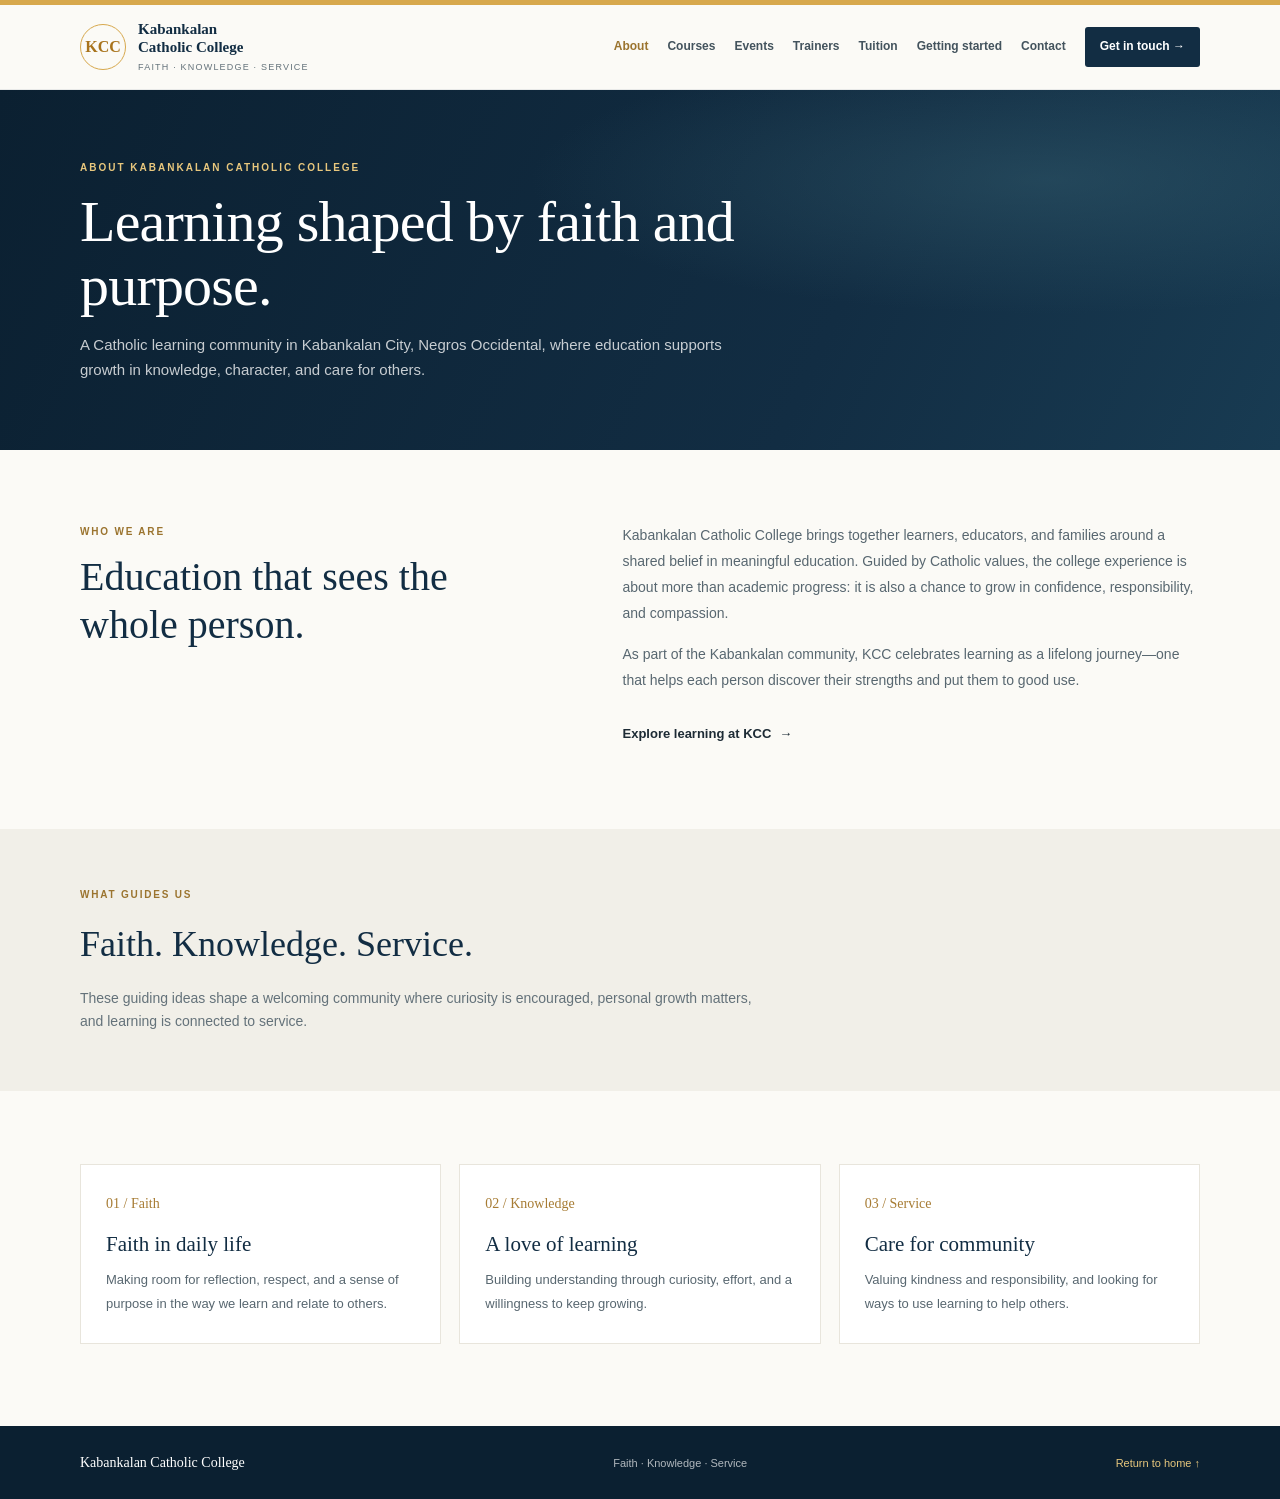
==== about.html @ 613cadd5 "adding codes all files" ====
<!DOCTYPE html>
<html lang="en">
<head>
  <meta charset="UTF-8">
  <meta name="viewport" content="width=device-width, initial-scale=1.0">
  <meta name="description" content="Learn about the values and learning community of Kabankalan Catholic College.">
  <title>About KCC | Kabankalan Catholic College</title>
  <link rel="stylesheet" href="assets/site.css">
</head>
<body class="inner-page">
  <div class="site-topline"></div>
  <header class="site-header">
    <nav class="site-nav site-wrap" aria-label="Main navigation">
      <a class="site-brand" href="index.html">
        <span class="site-brand-mark" aria-hidden="true">KCC</span>
        <span><span class="site-brand-name">Kabankalan<br>Catholic College</span><span class="site-brand-tag">Faith · Knowledge · Service</span></span>
      </a>
      <button class="menu-toggle" type="button" aria-label="Open navigation menu" aria-expanded="false" aria-controls="primary-links">☰</button>
      <div class="site-nav-links" id="primary-links">
        <a href="about.html" aria-current="page">About</a><a href="courses.html">Courses</a><a href="events.html">Events</a>
        <a href="trainers.html">Trainers</a><a href="pricing.html">Tuition</a><a href="starter-page.html">Getting started</a><a href="contact.html">Contact</a>
        <a class="site-nav-cta" href="contact.html">Get in touch →</a>
      </div>
    </nav>
  </header>
  <main>
    <section class="page-hero">
      <div class="site-wrap">
        <p class="page-kicker">About Kabankalan Catholic College</p>
        <h1>Learning shaped by faith and purpose.</h1>
        <p>A Catholic learning community in Kabankalan City, Negros Occidental, where education supports growth in knowledge, character, and care for others.</p>
      </div>
    </section>
    <section class="page-content">
      <div class="page-columns site-wrap">
        <div>
          <p class="page-label">Who we are</p>
          <h2>Education that sees the whole person.</h2>
        </div>
        <div class="page-copy">
          <p>Kabankalan Catholic College brings together learners, educators, and families around a shared belief in meaningful education. Guided by Catholic values, the college experience is about more than academic progress: it is also a chance to grow in confidence, responsibility, and compassion.</p>
          <p>As part of the Kabankalan community, KCC celebrates learning as a lifelong journey—one that helps each person discover their strengths and put them to good use.</p>
          <a class="page-link" href="courses.html">Explore learning at KCC <span aria-hidden="true">→</span></a>
        </div>
      </div>
    </section>
    <section class="page-band">
      <div class="site-wrap">
        <p class="page-label">What guides us</p>
        <h2>Faith. Knowledge. Service.</h2>
        <p>These guiding ideas shape a welcoming community where curiosity is encouraged, personal growth matters, and learning is connected to service.</p>
      </div>
    </section>
    <section class="page-content">
      <div class="site-wrap page-grid">
        <article class="page-card"><span class="page-card-mark">01 / Faith</span><h3>Faith in daily life</h3><p>Making room for reflection, respect, and a sense of purpose in the way we learn and relate to others.</p></article>
        <article class="page-card"><span class="page-card-mark">02 / Knowledge</span><h3>A love of learning</h3><p>Building understanding through curiosity, effort, and a willingness to keep growing.</p></article>
        <article class="page-card"><span class="page-card-mark">03 / Service</span><h3>Care for community</h3><p>Valuing kindness and responsibility, and looking for ways to use learning to help others.</p></article>
      </div>
    </section>
  </main>
  <footer class="site-footer"><div class="site-footer-inner site-wrap"><strong>Kabankalan Catholic College</strong><p>Faith · Knowledge · Service</p><a href="index.html">Return to home ↑</a></div></footer>
  <script src="assets/site.js"></script>
</body>
</html>
---- assets/site.css ----
:root {
  --kcc-navy: #122d43;
  --kcc-deep: #0b2031;
  --kcc-gold: #d7a84d;
  --kcc-gold-pale: #f3e7c9;
  --kcc-ink: #1d2b35;
  --kcc-muted: #64727a;
  --kcc-paper: #fbfaf6;
  --kcc-white: #fff;
  --kcc-line: #e8e5dc;
  --kcc-serif: Georgia, "Times New Roman", serif;
  --kcc-sans: "Segoe UI", Arial, sans-serif;
}

.inner-page {
  margin: 0;
  color: var(--kcc-ink);
  background: var(--kcc-paper);
  font-family: var(--kcc-sans);
  line-height: 1.65;
}
.inner-page *, .inner-page *::before, .inner-page *::after { box-sizing: border-box; }
.inner-page html { scroll-behavior: smooth; }
.inner-page a { color: inherit; }
.site-topline { height: 5px; background: var(--kcc-gold); }
.site-wrap { width: min(1120px, calc(100% - 48px)); margin: 0 auto; }
.site-header { position: relative; z-index: 5; border-bottom: 1px solid rgba(18,45,67,.08); background: rgba(251,250,246,.97); }
.site-nav { min-height: 84px; display: flex; align-items: center; justify-content: space-between; gap: 25px; }
.site-brand { display: inline-flex; align-items: center; gap: 12px; text-decoration: none; }
.site-brand-mark {
  width: 46px; height: 46px; display: grid; flex: 0 0 46px; place-items: center;
  border: 1px solid var(--kcc-gold); border-radius: 50%; color: #a8731c;
  font-family: var(--kcc-serif); font-size: 16px; font-weight: 700;
}
.site-brand-name { display: block; color: var(--kcc-navy); font-family: var(--kcc-serif); font-size: 15px; font-weight: 700; line-height: 1.2; }
.site-brand-tag { display: block; margin-top: 4px; color: var(--kcc-muted); font-size: 9px; letter-spacing: 1.2px; text-transform: uppercase; }
.site-nav-links { display: flex; align-items: center; gap: 19px; }
.site-nav-links a { color: #43535d; font-size: 12px; font-weight: 600; text-decoration: none; }
.site-nav-links a:hover, .site-nav-links a:focus-visible, .site-nav-links a[aria-current="page"] { color: #9b742f; }
.site-nav-links .site-nav-cta { padding: 10px 15px; border-radius: 3px; color: var(--kcc-white); background: var(--kcc-navy); }
.site-nav-links .site-nav-cta:hover, .site-nav-links .site-nav-cta:focus-visible { color: var(--kcc-white); background: #204563; }
.inner-page .menu-toggle {
  display: none; width: 44px; height: 44px; border: 1px solid var(--kcc-line);
  border-radius: 3px; background: transparent; color: var(--kcc-navy); font-size: 22px; cursor: pointer;
}

.page-hero { padding: 70px 0 67px; color: var(--kcc-white); background: radial-gradient(ellipse at 82% 25%, rgba(52,94,111,.48), transparent 35%), linear-gradient(115deg, var(--kcc-deep), var(--kcc-navy) 65%, #183b52); }
.page-hero .site-wrap { position: relative; }
.page-kicker { margin: 0 0 13px; color: #e8c77d; font-size: 10px; font-weight: 700; letter-spacing: 2px; text-transform: uppercase; }
.page-hero h1 { max-width: 760px; margin: 0 0 14px; font-family: var(--kcc-serif); font-size: clamp(38px, 5vw, 58px); font-weight: 400; letter-spacing: -.8px; line-height: 1.12; }
.page-hero p:last-child { max-width: 690px; margin: 0; color: rgba(255,255,255,.77); font-size: 15px; }
.page-content { padding: 73px 0 82px; }
.page-content h2 { margin: 0 0 17px; color: var(--kcc-navy); font-family: var(--kcc-serif); font-size: clamp(29px, 3.5vw, 40px); font-weight: 400; line-height: 1.2; }
.page-content h3 { margin: 0 0 10px; color: var(--kcc-navy); font-family: var(--kcc-serif); font-size: 21px; font-weight: 400; line-height: 1.3; }
.page-content p { color: #586770; font-size: 14px; line-height: 1.85; }
.page-content p:last-child { margin-bottom: 0; }
.page-label { margin: 0 0 12px !important; color: #9b742f !important; font-size: 10px !important; font-weight: 700; letter-spacing: 1.8px; text-transform: uppercase; }
.page-intro { max-width: 760px; margin: 0 auto 42px; text-align: center; }
.page-intro p:last-child { margin-bottom: 0; }
.page-grid { display: grid; grid-template-columns: repeat(3, 1fr); gap: 18px; }
.page-card { padding: 27px 25px; border: 1px solid var(--kcc-line); background: var(--kcc-white); }
.page-card-mark { display: block; margin-bottom: 16px; color: #a77c34; font-family: var(--kcc-serif); font-size: 14px; }
.page-card p { margin: 0; font-size: 13px; }
.page-columns { display: grid; grid-template-columns: .9fr 1.1fr; gap: 70px; align-items: start; }
.page-copy p { margin: 0 0 16px; }
.page-copy p:last-child { margin-bottom: 0; }
.page-note { padding: 23px 25px; border-left: 3px solid var(--kcc-gold); background: #f1efe8; }
.page-note strong { display: block; margin-bottom: 5px; color: var(--kcc-navy); font-family: var(--kcc-serif); font-size: 17px; font-weight: 400; }
.page-note p { margin: 0; font-size: 13px; }
.page-link { display: inline-flex; align-items: center; gap: 8px; margin-top: 13px; color: var(--kcc-navy); font-size: 13px; font-weight: 700; text-decoration: none; }
.page-link:hover { color: #9b742f; }
.page-band { padding: 58px 0; background: #f1efe8; }
.page-band h2 { margin: 0 0 12px; color: var(--kcc-navy); font-family: var(--kcc-serif); font-size: clamp(27px, 3vw, 36px); font-weight: 400; }
.page-band p { max-width: 680px; margin: 0; color: var(--kcc-muted); font-size: 14px; }
.page-steps { display: grid; grid-template-columns: repeat(3, 1fr); gap: 20px; counter-reset: step; }
.page-step { padding: 24px; border-top: 1px solid #d5c7a8; background: var(--kcc-white); counter-increment: step; }
.page-step::before { content: "0" counter(step); color: #a77c34; font-family: var(--kcc-serif); font-size: 14px; }
.page-step h3 { margin-top: 15px; }
.page-step p { margin: 0; font-size: 13px; }
.page-table-wrap { overflow-x: auto; margin: 28px 0; border: 1px solid var(--kcc-line); background: var(--kcc-white); }
.page-table { width: 100%; border-collapse: collapse; text-align: left; }
.page-table th, .page-table td { padding: 14px 16px; border-bottom: 1px solid var(--kcc-line); font-size: 13px; vertical-align: top; }
.page-table th { color: var(--kcc-navy); background: #f1efe8; font-size: 11px; letter-spacing: .5px; }
.page-table tr:last-child td { border-bottom: 0; }
.page-actions { display: flex; flex-wrap: wrap; align-items: center; gap: 12px; margin-top: 24px; }
.page-button { min-height: 45px; display: inline-flex; align-items: center; justify-content: center; gap: 9px; padding: 0 17px; border: 1px solid transparent; border-radius: 3px; color: var(--kcc-deep); background: #e8c77d; font-size: 12px; font-weight: 700; text-decoration: none; }
.page-button:hover { background: #f0d99f; }
.page-button-secondary { border-color: var(--kcc-line); color: var(--kcc-navy); background: transparent; }
.page-button-secondary:hover { background: var(--kcc-white); }
.site-footer { padding: 25px 0; color: rgba(255,255,255,.68); background: var(--kcc-deep); }
.site-footer-inner { display: flex; align-items: center; justify-content: space-between; gap: 20px; }
.site-footer strong { color: var(--kcc-white); font-family: var(--kcc-serif); font-size: 14px; font-weight: 400; }
.site-footer p { margin: 0; font-size: 11px; }
.site-footer a { color: #e8c77d; font-size: 11px; text-decoration: none; }

@media (max-width: 900px) {
  .site-nav { min-height: 76px; }
  .site-nav-links { gap: 12px; }
  .site-nav-links a { font-size: 11px; }
  .page-columns { gap: 38px; }
}
@media (max-width: 760px) {
  .site-wrap { width: min(100% - 36px, 560px); }
  .site-nav { min-height: 72px; }
  .inner-page .menu-toggle { display: block; }
  .site-nav-links { position: absolute; top: calc(100% + 1px); right: 0; left: 0; display: none; align-items: stretch; gap: 0; padding: 8px 18px 17px; border-bottom: 1px solid var(--kcc-line); background: var(--kcc-paper); }
  .site-nav-links.is-open { display: flex; flex-direction: column; }
  .site-nav-links a { padding: 11px 5px; font-size: 13px; }
  .site-nav-links .site-nav-cta { margin-top: 5px; padding: 11px 14px; text-align: center; }
  .page-hero { padding: 54px 0; }
  .page-content { padding: 56px 0 64px; }
  .page-grid, .page-steps { grid-template-columns: 1fr; gap: 12px; }
  .page-columns { grid-template-columns: 1fr; gap: 28px; }
  .site-footer-inner { align-items: flex-start; flex-direction: column; gap: 8px; }
}
@media (prefers-reduced-motion: reduce) {
  .inner-page html { scroll-behavior: auto; }
  .inner-page *, .inner-page *::before, .inner-page *::after { transition-duration: .01ms !important; }
}
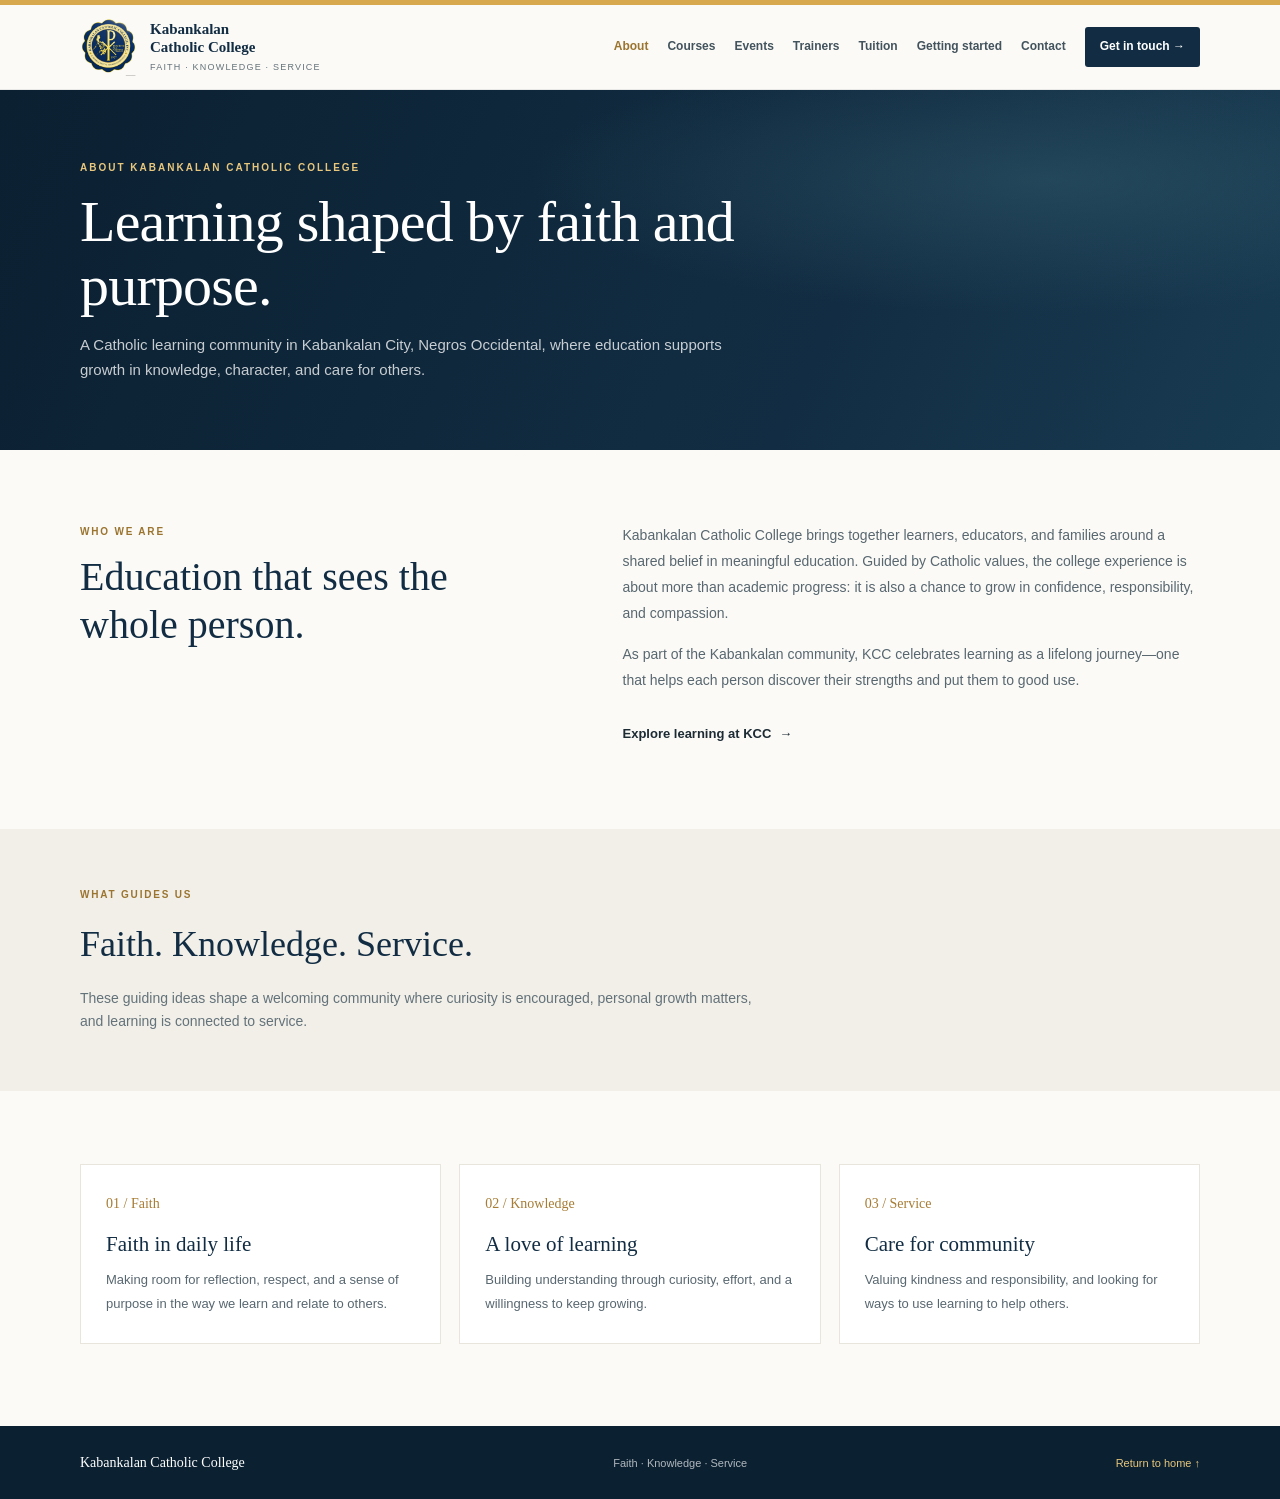
==== commit 0524f946: "adding logo" ====
--- a/about.html
+++ b/about.html
@@ -12,7 +12,7 @@
   <header class="site-header">
     <nav class="site-nav site-wrap" aria-label="Main navigation">
       <a class="site-brand" href="index.html">
-        <span class="site-brand-mark" aria-hidden="true">KCC</span>
+        <img class="site-brand-logo" src="assets/kcc-logo.png" alt="">
         <span><span class="site-brand-name">Kabankalan<br>Catholic College</span><span class="site-brand-tag">Faith · Knowledge · Service</span></span>
       </a>
       <button class="menu-toggle" type="button" aria-label="Open navigation menu" aria-expanded="false" aria-controls="primary-links">☰</button>
--- a/assets/site.css
+++ b/assets/site.css
@@ -27,11 +27,7 @@
 .site-header { position: relative; z-index: 5; border-bottom: 1px solid rgba(18,45,67,.08); background: rgba(251,250,246,.97); }
 .site-nav { min-height: 84px; display: flex; align-items: center; justify-content: space-between; gap: 25px; }
 .site-brand { display: inline-flex; align-items: center; gap: 12px; text-decoration: none; }
-.site-brand-mark {
-  width: 46px; height: 46px; display: grid; flex: 0 0 46px; place-items: center;
-  border: 1px solid var(--kcc-gold); border-radius: 50%; color: #a8731c;
-  font-family: var(--kcc-serif); font-size: 16px; font-weight: 700;
-}
+.site-brand-logo { width: 58px; height: 58px; display: block; flex: 0 0 58px; object-fit: contain; mix-blend-mode: multiply; }
 .site-brand-name { display: block; color: var(--kcc-navy); font-family: var(--kcc-serif); font-size: 15px; font-weight: 700; line-height: 1.2; }
 .site-brand-tag { display: block; margin-top: 4px; color: var(--kcc-muted); font-size: 9px; letter-spacing: 1.2px; text-transform: uppercase; }
 .site-nav-links { display: flex; align-items: center; gap: 19px; }
@@ -93,20 +89,18 @@
 .site-footer p { margin: 0; font-size: 11px; }
 .site-footer a { color: #e8c77d; font-size: 11px; text-decoration: none; }
 
-@media (max-width: 900px) {
+@media (max-width: 1000px) {
   .site-nav { min-height: 76px; }
-  .site-nav-links { gap: 12px; }
-  .site-nav-links a { font-size: 11px; }
+  .inner-page .menu-toggle { display: block; }
+  .site-nav-links { position: absolute; top: calc(100% + 1px); right: 0; left: 0; display: none; align-items: stretch; gap: 0; padding: 8px 18px 17px; border-bottom: 1px solid var(--kcc-line); background: var(--kcc-paper); }
+  .site-nav-links.is-open { display: flex; flex-direction: column; }
+  .site-nav-links a { padding: 11px 5px; font-size: 13px; }
+  .site-nav-links .site-nav-cta { margin-top: 5px; padding: 11px 14px; text-align: center; }
   .page-columns { gap: 38px; }
 }
 @media (max-width: 760px) {
   .site-wrap { width: min(100% - 36px, 560px); }
   .site-nav { min-height: 72px; }
-  .inner-page .menu-toggle { display: block; }
-  .site-nav-links { position: absolute; top: calc(100% + 1px); right: 0; left: 0; display: none; align-items: stretch; gap: 0; padding: 8px 18px 17px; border-bottom: 1px solid var(--kcc-line); background: var(--kcc-paper); }
-  .site-nav-links.is-open { display: flex; flex-direction: column; }
-  .site-nav-links a { padding: 11px 5px; font-size: 13px; }
-  .site-nav-links .site-nav-cta { margin-top: 5px; padding: 11px 14px; text-align: center; }
   .page-hero { padding: 54px 0; }
   .page-content { padding: 56px 0 64px; }
   .page-grid, .page-steps { grid-template-columns: 1fr; gap: 12px; }
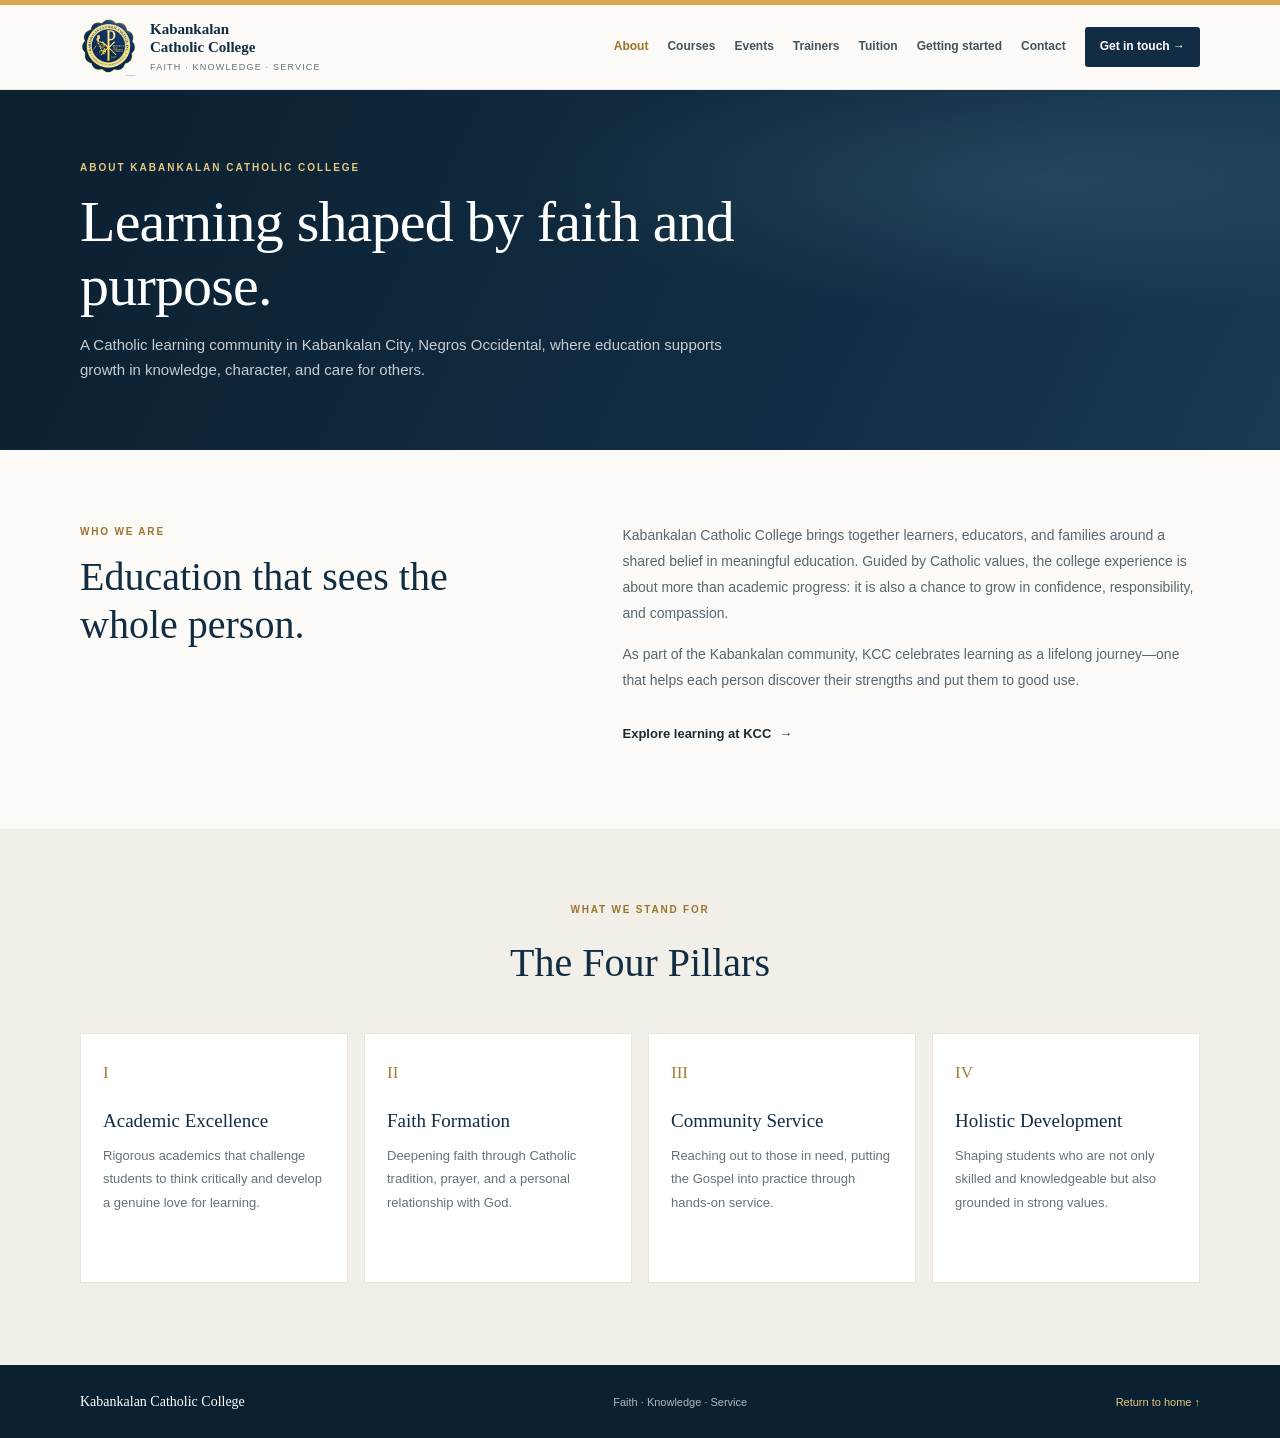
==== commit eb191585: "add the four pillars" ====
--- a/about.html
+++ b/about.html
@@ -44,18 +44,34 @@
         </div>
       </div>
     </section>
-    <section class="page-band">
+    <section class="four-pillars-section">
       <div class="site-wrap">
-        <p class="page-label">What guides us</p>
-        <h2>Faith. Knowledge. Service.</h2>
-        <p>These guiding ideas shape a welcoming community where curiosity is encouraged, personal growth matters, and learning is connected to service.</p>
-      </div>
-    </section>
-    <section class="page-content">
-      <div class="site-wrap page-grid">
-        <article class="page-card"><span class="page-card-mark">01 / Faith</span><h3>Faith in daily life</h3><p>Making room for reflection, respect, and a sense of purpose in the way we learn and relate to others.</p></article>
-        <article class="page-card"><span class="page-card-mark">02 / Knowledge</span><h3>A love of learning</h3><p>Building understanding through curiosity, effort, and a willingness to keep growing.</p></article>
-        <article class="page-card"><span class="page-card-mark">03 / Service</span><h3>Care for community</h3><p>Valuing kindness and responsibility, and looking for ways to use learning to help others.</p></article>
+        <div class="four-pillars-heading">
+          <p class="page-label">What We Stand For</p>
+          <h2>The Four Pillars</h2>
+        </div>
+        <div class="four-pillars-grid">
+          <article class="four-pillar">
+            <span class="four-pillar-number">I</span>
+            <h3>Academic Excellence</h3>
+            <p>Rigorous academics that challenge students to think critically and develop a genuine love for learning.</p>
+          </article>
+          <article class="four-pillar">
+            <span class="four-pillar-number">II</span>
+            <h3>Faith Formation</h3>
+            <p>Deepening faith through Catholic tradition, prayer, and a personal relationship with God.</p>
+          </article>
+          <article class="four-pillar">
+            <span class="four-pillar-number">III</span>
+            <h3>Community Service</h3>
+            <p>Reaching out to those in need, putting the Gospel into practice through hands-on service.</p>
+          </article>
+          <article class="four-pillar">
+            <span class="four-pillar-number">IV</span>
+            <h3>Holistic Development</h3>
+            <p>Shaping students who are not only skilled and knowledgeable but also grounded in strong values.</p>
+          </article>
+        </div>
       </div>
     </section>
   </main>
--- a/assets/site.css
+++ b/assets/site.css
@@ -57,6 +57,14 @@
 .page-card { padding: 27px 25px; border: 1px solid var(--kcc-line); background: var(--kcc-white); }
 .page-card-mark { display: block; margin-bottom: 16px; color: #a77c34; font-family: var(--kcc-serif); font-size: 14px; }
 .page-card p { margin: 0; font-size: 13px; }
+.four-pillars-section { padding: 73px 0 82px; background: #f1efe8; }
+.four-pillars-heading { max-width: 600px; margin: 0 auto 37px; text-align: center; }
+.four-pillars-heading h2 { margin: 0; color: var(--kcc-navy); font-family: var(--kcc-serif); font-size: clamp(30px, 3.5vw, 40px); font-weight: 400; }
+.four-pillars-grid { display: grid; grid-template-columns: repeat(4, 1fr); gap: 16px; }
+.four-pillar { min-height: 250px; padding: 25px 22px; border: 1px solid var(--kcc-line); background: var(--kcc-white); }
+.four-pillar-number { display: block; margin-bottom: 22px; color: #a77c34; font-family: var(--kcc-serif); font-size: 17px; }
+.four-pillar h3 { margin: 0 0 10px; color: var(--kcc-navy); font-family: var(--kcc-serif); font-size: 19px; font-weight: 400; line-height: 1.3; }
+.four-pillar p { margin: 0; color: var(--kcc-muted); font-size: 13px; line-height: 1.8; }
 .page-columns { display: grid; grid-template-columns: .9fr 1.1fr; gap: 70px; align-items: start; }
 .page-copy p { margin: 0 0 16px; }
 .page-copy p:last-child { margin-bottom: 0; }
@@ -97,6 +105,7 @@
   .site-nav-links a { padding: 11px 5px; font-size: 13px; }
   .site-nav-links .site-nav-cta { margin-top: 5px; padding: 11px 14px; text-align: center; }
   .page-columns { gap: 38px; }
+  .four-pillars-grid { grid-template-columns: repeat(2, 1fr); }
 }
 @media (max-width: 760px) {
   .site-wrap { width: min(100% - 36px, 560px); }
@@ -104,6 +113,8 @@
   .page-hero { padding: 54px 0; }
   .page-content { padding: 56px 0 64px; }
   .page-grid, .page-steps { grid-template-columns: 1fr; gap: 12px; }
+  .four-pillars-grid { grid-template-columns: 1fr; gap: 12px; }
+  .four-pillar { min-height: 0; }
   .page-columns { grid-template-columns: 1fr; gap: 28px; }
   .site-footer-inner { align-items: flex-start; flex-direction: column; gap: 8px; }
 }
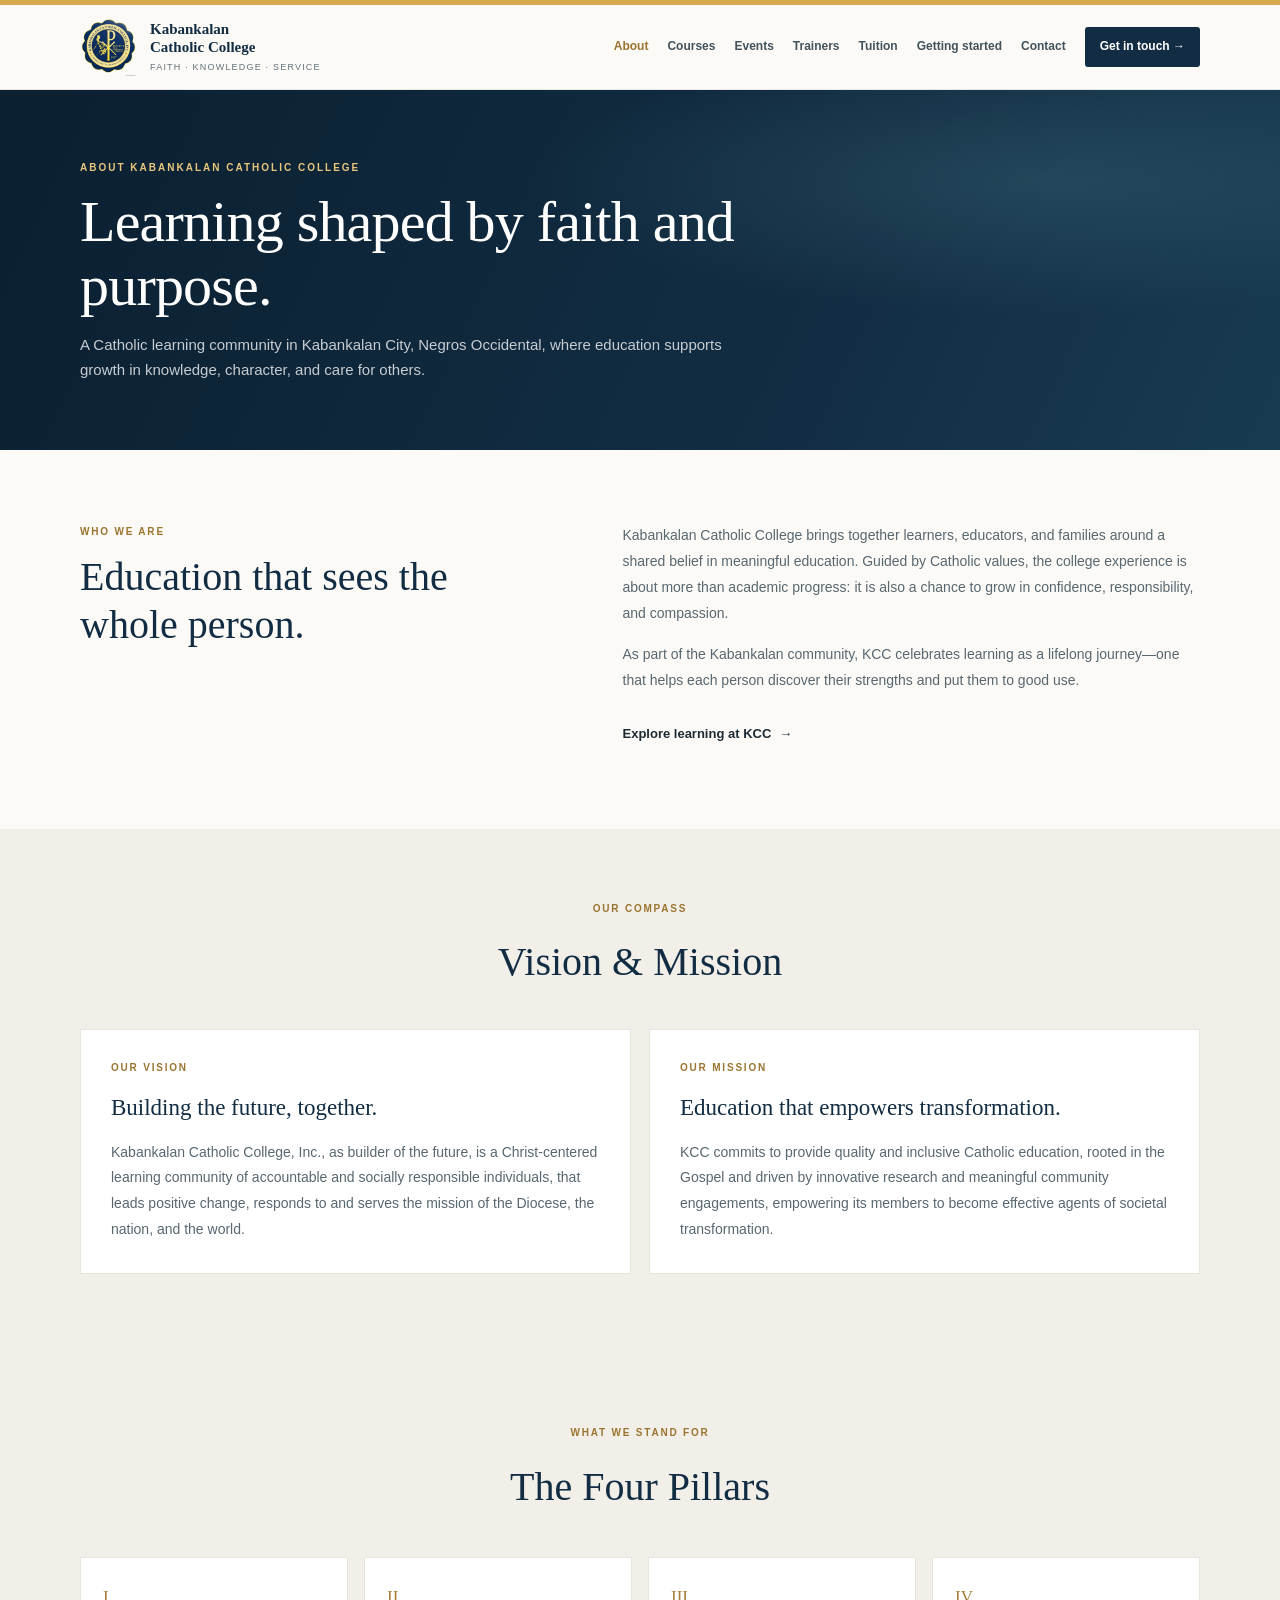
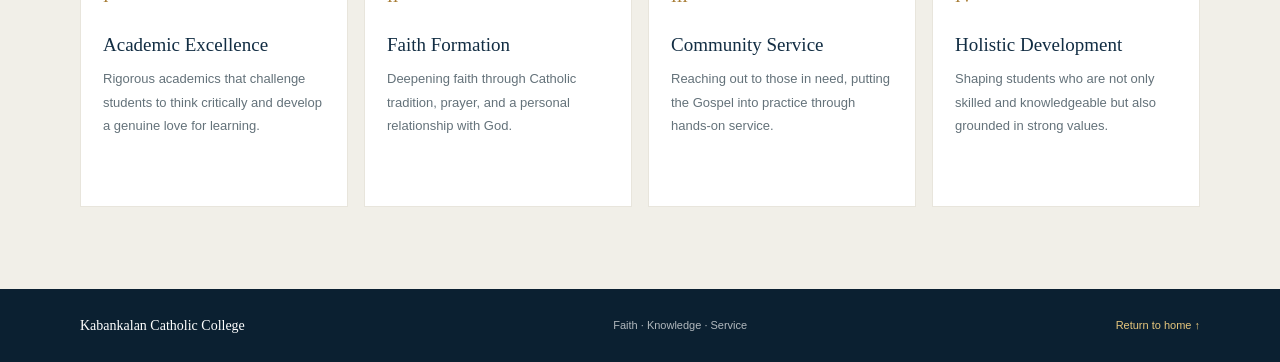
==== commit 094731a4: "adding mission and vision" ====
--- a/about.html
+++ b/about.html
@@ -44,6 +44,26 @@
         </div>
       </div>
     </section>
+    <section class="vision-mission-section">
+      <div class="site-wrap">
+        <div class="vision-mission-heading">
+          <p class="page-label">Our Compass</p>
+          <h2>Vision &amp; Mission</h2>
+        </div>
+        <div class="vision-mission-grid">
+          <article class="vision-mission-card">
+            <p class="page-label">Our Vision</p>
+            <h3>Building the future, together.</h3>
+            <p>Kabankalan Catholic College, Inc., as builder of the future, is a Christ-centered learning community of accountable and socially responsible individuals, that leads positive change, responds to and serves the mission of the Diocese, the nation, and the world.</p>
+          </article>
+          <article class="vision-mission-card">
+            <p class="page-label">Our Mission</p>
+            <h3>Education that empowers transformation.</h3>
+            <p>KCC commits to provide quality and inclusive Catholic education, rooted in the Gospel and driven by innovative research and meaningful community engagements, empowering its members to become effective agents of societal transformation.</p>
+          </article>
+        </div>
+      </div>
+    </section>
     <section class="four-pillars-section">
       <div class="site-wrap">
         <div class="four-pillars-heading">
--- a/assets/site.css
+++ b/assets/site.css
@@ -57,6 +57,68 @@
 .page-card { padding: 27px 25px; border: 1px solid var(--kcc-line); background: var(--kcc-white); }
 .page-card-mark { display: block; margin-bottom: 16px; color: #a77c34; font-family: var(--kcc-serif); font-size: 14px; }
 .page-card p { margin: 0; font-size: 13px; }
+.vision-mission-section { padding: 72px 0 78px; background: #f1efe8; }
+.vision-mission-heading { margin: 0 auto 34px; text-align: center; }
+.vision-mission-heading h2 { margin: 0; color: var(--kcc-navy); font-family: var(--kcc-serif); font-size: clamp(30px, 3.5vw, 40px); font-weight: 400; }
+.vision-mission-grid { display: grid; grid-template-columns: repeat(2, 1fr); gap: 18px; }
+.vision-mission-card { padding: 30px; border: 1px solid var(--kcc-line); background: var(--kcc-white); }
+.vision-mission-card .page-label { margin-bottom: 12px !important; }
+.vision-mission-card h3 { margin: 0 0 13px; color: var(--kcc-navy); font-family: var(--kcc-serif); font-size: 23px; font-weight: 400; }
+.vision-mission-card p:last-child { margin: 0; color: #586770; font-size: 14px; line-height: 1.85; }
+.program-group { margin-top: 47px; }
+.program-group > h2 { margin: 0 0 19px; padding-bottom: 12px; border-bottom: 1px solid var(--kcc-line); color: var(--kcc-navy); font-family: var(--kcc-serif); font-size: clamp(24px, 3vw, 32px); font-weight: 400; }
+.program-grid { display: grid; grid-template-columns: repeat(2, 1fr); gap: 16px; }
+.program-card { padding: 23px 24px; border: 1px solid var(--kcc-line); background: var(--kcc-white); }
+.program-code { display: block; margin-bottom: 10px; color: #a77c34; font-size: 10px; font-weight: 700; letter-spacing: 1.1px; text-transform: uppercase; }
+.program-card h3 { margin: 0 0 10px; color: var(--kcc-navy); font-family: var(--kcc-serif); font-size: 19px; font-weight: 400; line-height: 1.35; }
+.program-card p { margin: 0; color: var(--kcc-muted); font-size: 13px; line-height: 1.8; }
+.basic-education-section { padding: 72px 0 80px; background: var(--kcc-white); }
+.basic-education-overview { display: flex; align-items: flex-end; justify-content: space-between; gap: 30px; padding-bottom: 36px; border-bottom: 1px solid var(--kcc-line); }
+.basic-education-overview h2 { margin: 0 0 10px; color: var(--kcc-navy); font-family: var(--kcc-serif); font-size: clamp(32px, 4vw, 44px); font-weight: 400; }
+.basic-education-lead { max-width: 700px; margin: 0; color: #586770; font-size: 16px; }
+.basic-education-grade { flex: 0 0 auto; padding: 11px 15px; border: 1px solid #d5c7a8; color: #81612c; background: var(--kcc-paper); font-size: 12px; font-weight: 700; text-align: center; }
+.basic-education-grade span { display: block; margin-top: 3px; color: var(--kcc-muted); font-size: 10px; font-weight: 400; }
+.basic-department { padding-top: 40px; }
+.basic-department-intro { display: grid; grid-template-columns: .8fr 1.2fr; gap: 50px; align-items: start; margin-bottom: 25px; }
+.basic-department-intro h3 { margin: 0; color: var(--kcc-navy); font-family: var(--kcc-serif); font-size: clamp(25px, 3vw, 33px); font-weight: 400; line-height: 1.25; }
+.basic-department-intro p:not(.page-label) { margin: 0 0 12px; color: #586770; font-size: 13px; line-height: 1.85; }
+.basic-department-intro p:last-child { margin-bottom: 0; }
+.elementary-features { display: grid; grid-template-columns: .75fr 1.25fr; gap: 16px; }
+.elementary-why { padding: 23px 24px; border: 1px solid var(--kcc-line); background: #f1efe8; }
+.elementary-why h4, .learning-areas h4 { margin: 0 0 13px; color: var(--kcc-navy); font-family: var(--kcc-serif); font-size: 19px; font-weight: 400; }
+.elementary-why ul, .learning-areas ul { margin: 0; padding-left: 18px; color: var(--kcc-muted); font-size: 12px; line-height: 1.8; }
+.basic-feature-grid { display: grid; grid-template-columns: repeat(2, 1fr); gap: 12px; }
+.basic-feature { padding: 18px 19px; border: 1px solid var(--kcc-line); background: var(--kcc-white); }
+.basic-feature h4 { margin: 0 0 7px; color: var(--kcc-navy); font-family: var(--kcc-serif); font-size: 17px; font-weight: 400; line-height: 1.3; }
+.basic-feature p { margin: 0; color: var(--kcc-muted); font-size: 12px; line-height: 1.75; }
+.jhs-department { margin-top: 46px; padding-top: 44px; border-top: 1px solid var(--kcc-line); }
+.jhs-content-grid { display: grid; grid-template-columns: 1.6fr .7fr; gap: 16px; align-items: start; }
+.jhs-feature-grid { display: grid; grid-template-columns: repeat(2, 1fr); gap: 12px; }
+.learning-areas { padding: 22px 23px; border: 1px solid var(--kcc-line); background: #f1efe8; }
+.learning-areas .page-label { margin-bottom: 7px !important; }
+.learning-areas h4 { margin-bottom: 9px; }
+.shs-section { padding: 72px 0 80px; background: #f1efe8; }
+.shs-overview { display: grid; grid-template-columns: .9fr 1.1fr; gap: 58px; align-items: start; padding: 0 0 50px; border-bottom: 1px solid #dcd7ca; }
+.shs-overview h2, .shs-track-heading h2 { margin: 0 0 12px; color: var(--kcc-navy); font-family: var(--kcc-serif); font-size: clamp(30px, 3.5vw, 40px); font-weight: 400; line-height: 1.2; }
+.shs-lead { margin: 0 0 19px; color: #586770; font-size: 16px; line-height: 1.7; }
+.shs-grade { display: inline-block; padding: 6px 12px; border: 1px solid #d5c7a8; color: #81612c; background: var(--kcc-white); font-size: 11px; font-weight: 700; letter-spacing: .5px; }
+.shs-overview-copy h3 { margin: 0 0 9px; color: var(--kcc-navy); font-family: var(--kcc-serif); font-size: 23px; font-weight: 400; }
+.shs-overview-copy p { margin: 0; color: #586770; font-size: 14px; line-height: 1.85; }
+.shs-track-section { padding-top: 47px; }
+.shs-track-heading { margin-bottom: 21px; }
+.shs-track-heading h2 { margin-bottom: 7px; }
+.shs-track-heading > p:last-child { margin: 0; color: var(--kcc-muted); font-size: 14px; }
+.shs-academic-grid { display: grid; grid-template-columns: repeat(2, 1fr); gap: 16px; }
+.shs-technical-grid { display: grid; grid-template-columns: repeat(3, 1fr); gap: 16px; }
+.shs-card { padding: 23px 24px; border: 1px solid var(--kcc-line); background: var(--kcc-white); }
+.shs-code { display: block; margin-bottom: 9px; color: #a77c34; font-size: 10px; font-weight: 700; letter-spacing: 1.1px; text-transform: uppercase; }
+.shs-card h3 { margin: 0 0 9px; color: var(--kcc-navy); font-family: var(--kcc-serif); font-size: 19px; font-weight: 400; line-height: 1.35; }
+.shs-card p { margin: 0 0 16px; color: var(--kcc-muted); font-size: 13px; line-height: 1.8; }
+.shs-card h4 { margin: 16px 0 7px; color: var(--kcc-navy); font-size: 11px; font-weight: 700; letter-spacing: .6px; }
+.shs-list-columns { display: grid; grid-template-columns: 1fr 1fr; gap: 16px; padding-top: 14px; border-top: 1px solid var(--kcc-line); }
+.shs-list-columns h4 { margin: 0 0 7px; color: var(--kcc-navy); font-size: 10px; font-weight: 700; letter-spacing: .5px; }
+.shs-card ul { margin: 0; padding-left: 17px; color: var(--kcc-muted); font-size: 12px; line-height: 1.75; }
+.shs-card li { padding-left: 1px; }
 .four-pillars-section { padding: 73px 0 82px; background: #f1efe8; }
 .four-pillars-heading { max-width: 600px; margin: 0 auto 37px; text-align: center; }
 .four-pillars-heading h2 { margin: 0; color: var(--kcc-navy); font-family: var(--kcc-serif); font-size: clamp(30px, 3.5vw, 40px); font-weight: 400; }
@@ -106,6 +168,10 @@
   .site-nav-links .site-nav-cta { margin-top: 5px; padding: 11px 14px; text-align: center; }
   .page-columns { gap: 38px; }
   .four-pillars-grid { grid-template-columns: repeat(2, 1fr); }
+  .shs-overview { gap: 35px; }
+  .shs-technical-grid { grid-template-columns: repeat(2, 1fr); }
+  .elementary-features { grid-template-columns: 1fr; }
+  .jhs-content-grid { grid-template-columns: 1fr; }
 }
 @media (max-width: 760px) {
   .site-wrap { width: min(100% - 36px, 560px); }
@@ -113,6 +179,16 @@
   .page-hero { padding: 54px 0; }
   .page-content { padding: 56px 0 64px; }
   .page-grid, .page-steps { grid-template-columns: 1fr; gap: 12px; }
+  .vision-mission-grid { grid-template-columns: 1fr; gap: 12px; }
+  .program-grid { grid-template-columns: 1fr; gap: 12px; }
+  .shs-overview { grid-template-columns: 1fr; gap: 23px; padding-bottom: 35px; }
+  .shs-academic-grid, .shs-technical-grid, .shs-list-columns { grid-template-columns: 1fr; }
+  .shs-section { padding: 54px 0 60px; }
+  .shs-track-section { padding-top: 37px; }
+  .basic-education-section { padding: 54px 0 60px; }
+  .basic-education-overview { align-items: flex-start; flex-direction: column; gap: 18px; }
+  .basic-department-intro { grid-template-columns: 1fr; gap: 12px; }
+  .basic-feature-grid, .jhs-feature-grid { grid-template-columns: 1fr; }
   .four-pillars-grid { grid-template-columns: 1fr; gap: 12px; }
   .four-pillar { min-height: 0; }
   .page-columns { grid-template-columns: 1fr; gap: 28px; }
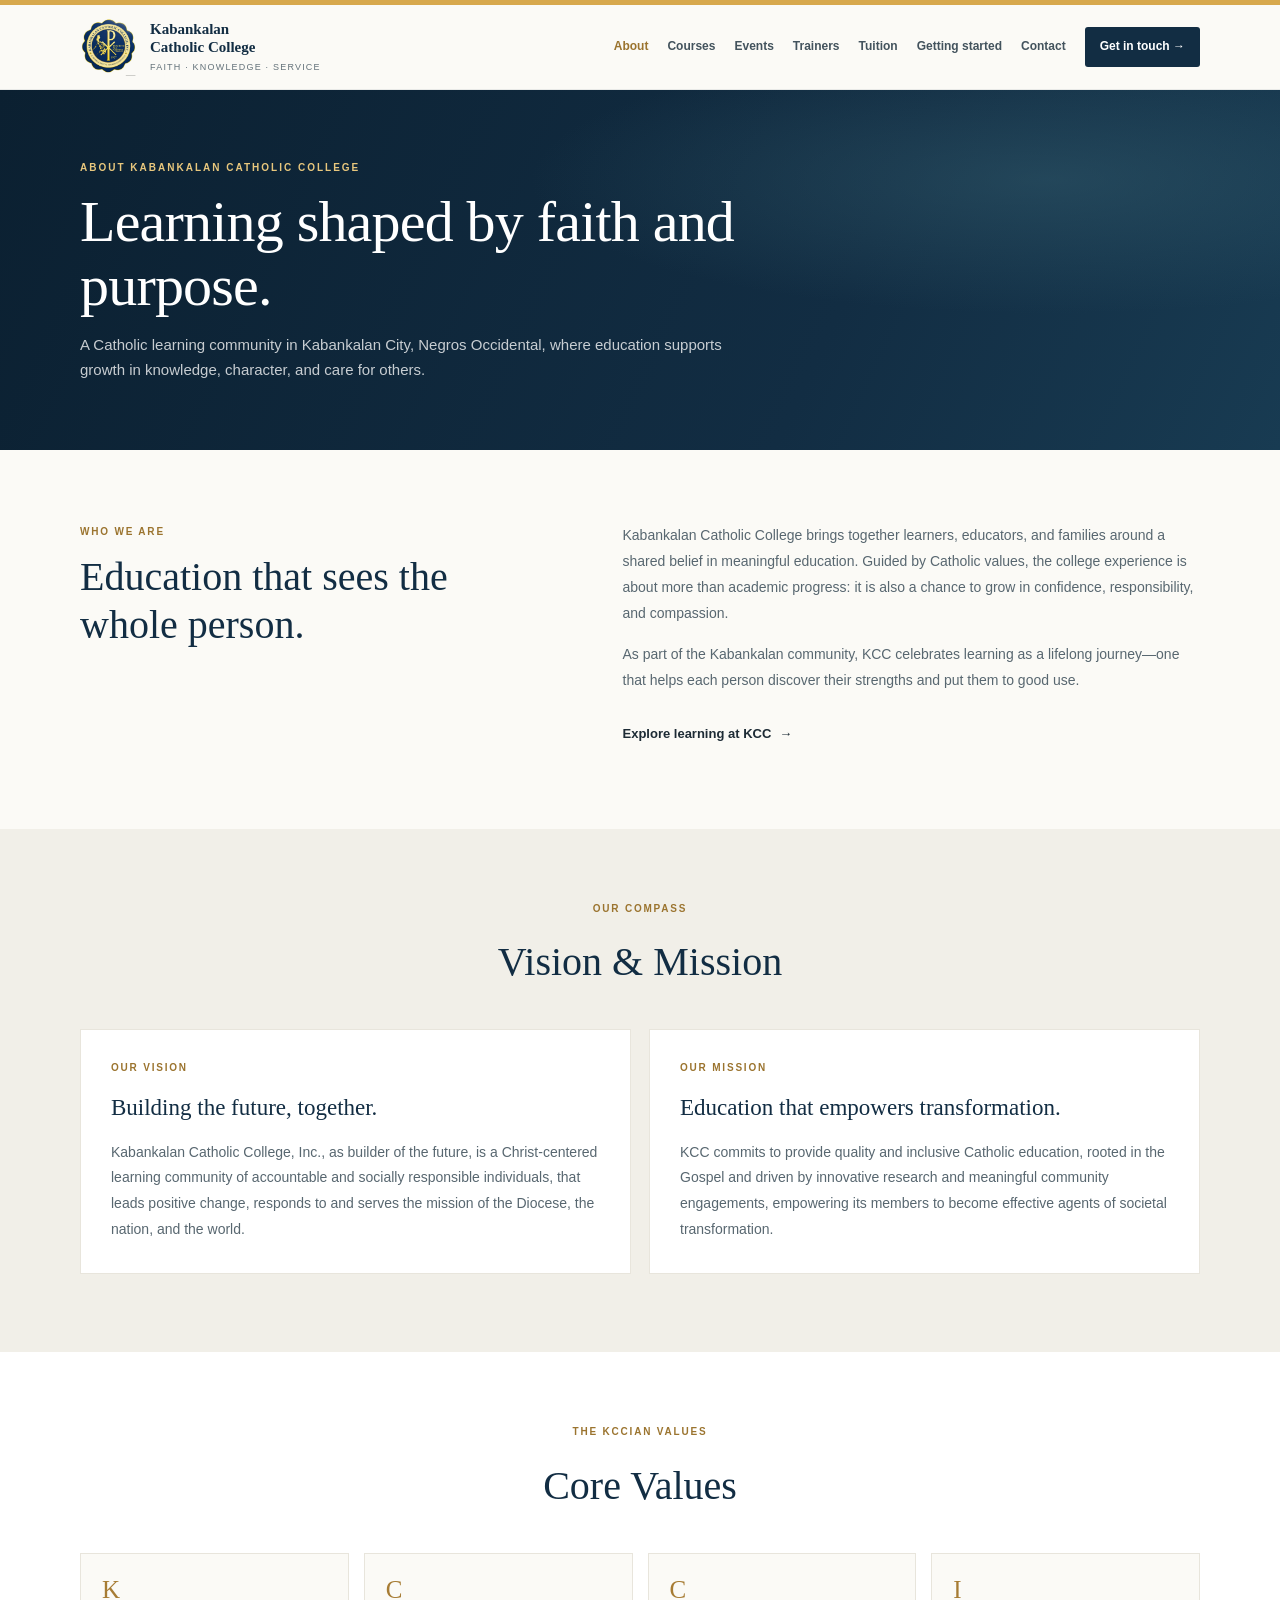
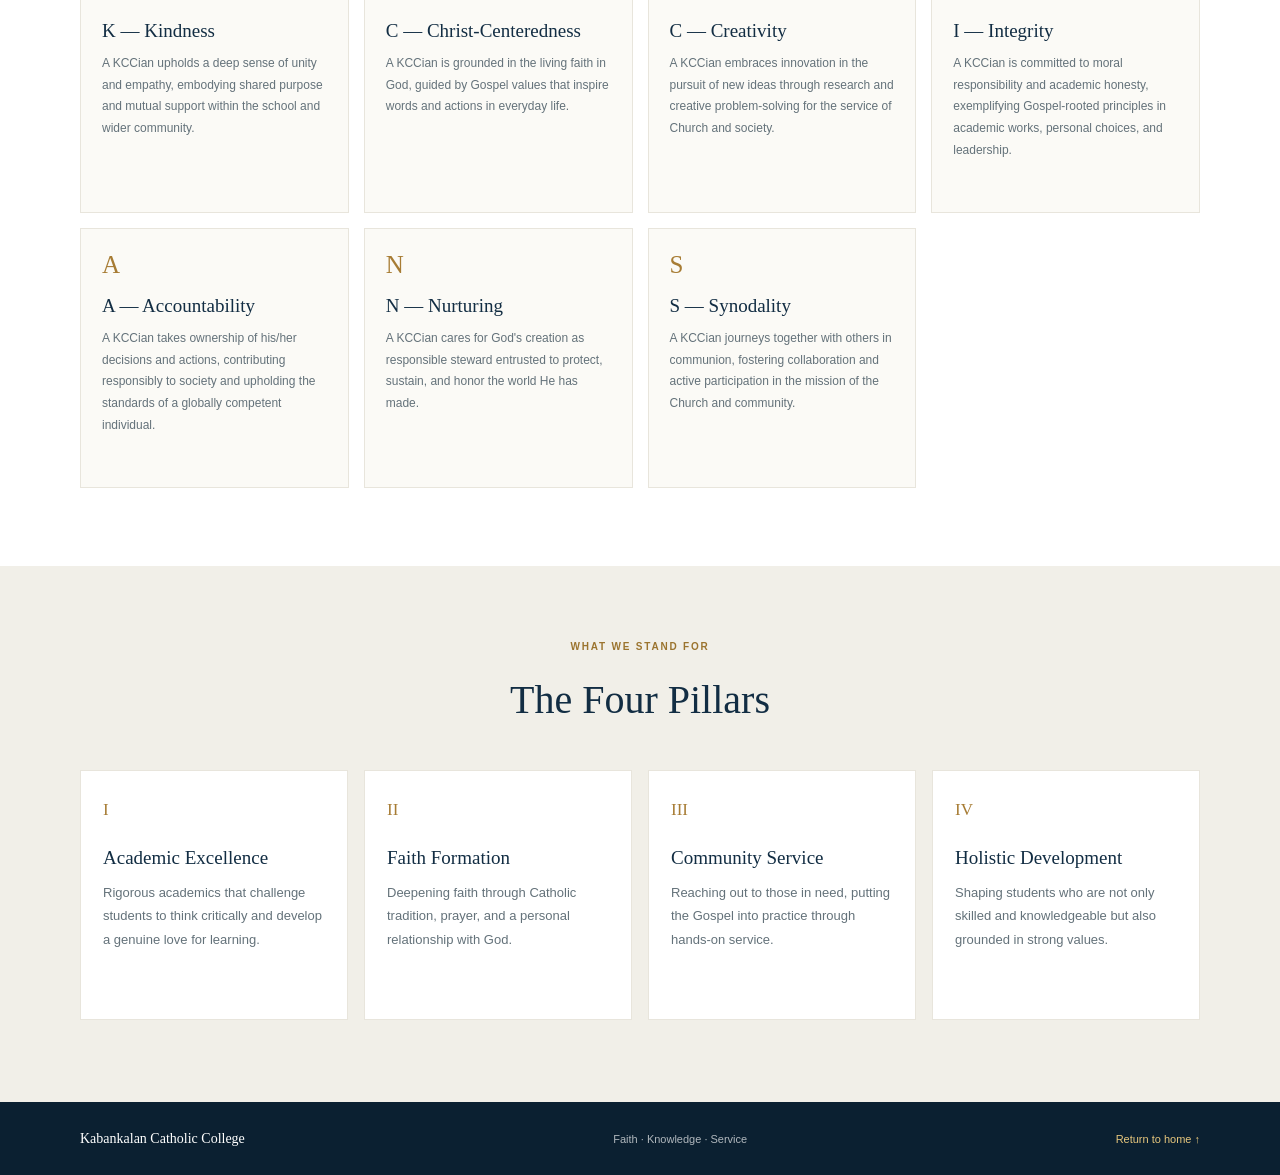
==== commit c2a47aa8: "adding core values" ====
--- a/about.html
+++ b/about.html
@@ -64,6 +64,51 @@
         </div>
       </div>
     </section>
+    <section class="core-values-section">
+      <div class="site-wrap">
+        <div class="vision-mission-heading">
+          <p class="page-label">The KCCIAN Values</p>
+          <h2>Core Values</h2>
+        </div>
+        <div class="core-values-grid">
+          <article class="core-value-card">
+            <span class="core-value-letter" aria-hidden="true">K</span>
+            <h3>K — Kindness</h3>
+            <p>A KCCian upholds a deep sense of unity and empathy, embodying shared purpose and mutual support within the school and wider community.</p>
+          </article>
+          <article class="core-value-card">
+            <span class="core-value-letter" aria-hidden="true">C</span>
+            <h3>C — Christ-Centeredness</h3>
+            <p>A KCCian is grounded in the living faith in God, guided by Gospel values that inspire words and actions in everyday life.</p>
+          </article>
+          <article class="core-value-card">
+            <span class="core-value-letter" aria-hidden="true">C</span>
+            <h3>C — Creativity</h3>
+            <p>A KCCian embraces innovation in the pursuit of new ideas through research and creative problem-solving for the service of Church and society.</p>
+          </article>
+          <article class="core-value-card">
+            <span class="core-value-letter" aria-hidden="true">I</span>
+            <h3>I — Integrity</h3>
+            <p>A KCCian is committed to moral responsibility and academic honesty, exemplifying Gospel-rooted principles in academic works, personal choices, and leadership.</p>
+          </article>
+          <article class="core-value-card">
+            <span class="core-value-letter" aria-hidden="true">A</span>
+            <h3>A — Accountability</h3>
+            <p>A KCCian takes ownership of his/her decisions and actions, contributing responsibly to society and upholding the standards of a globally competent individual.</p>
+          </article>
+          <article class="core-value-card">
+            <span class="core-value-letter" aria-hidden="true">N</span>
+            <h3>N — Nurturing</h3>
+            <p>A KCCian cares for God's creation as responsible steward entrusted to protect, sustain, and honor the world He has made.</p>
+          </article>
+          <article class="core-value-card">
+            <span class="core-value-letter" aria-hidden="true">S</span>
+            <h3>S — Synodality</h3>
+            <p>A KCCian journeys together with others in communion, fostering collaboration and active participation in the mission of the Church and community.</p>
+          </article>
+        </div>
+      </div>
+    </section>
     <section class="four-pillars-section">
       <div class="site-wrap">
         <div class="four-pillars-heading">
--- a/assets/site.css
+++ b/assets/site.css
@@ -65,6 +65,12 @@
 .vision-mission-card .page-label { margin-bottom: 12px !important; }
 .vision-mission-card h3 { margin: 0 0 13px; color: var(--kcc-navy); font-family: var(--kcc-serif); font-size: 23px; font-weight: 400; }
 .vision-mission-card p:last-child { margin: 0; color: #586770; font-size: 14px; line-height: 1.85; }
+.core-values-section { padding: 72px 0 78px; background: var(--kcc-white); }
+.core-values-grid { display: grid; grid-template-columns: repeat(4, 1fr); gap: 15px; }
+.core-value-card { min-height: 260px; padding: 23px 21px; border: 1px solid var(--kcc-line); background: var(--kcc-paper); }
+.core-value-letter { display: block; margin-bottom: 16px; color: #a77c34; font-family: var(--kcc-serif); font-size: 25px; line-height: 1; }
+.core-value-card h3 { margin: 0 0 10px; color: var(--kcc-navy); font-family: var(--kcc-serif); font-size: 19px; font-weight: 400; line-height: 1.35; }
+.core-value-card p { margin: 0; color: var(--kcc-muted); font-size: 12px; line-height: 1.8; }
 .program-group { margin-top: 47px; }
 .program-group > h2 { margin: 0 0 19px; padding-bottom: 12px; border-bottom: 1px solid var(--kcc-line); color: var(--kcc-navy); font-family: var(--kcc-serif); font-size: clamp(24px, 3vw, 32px); font-weight: 400; }
 .program-grid { display: grid; grid-template-columns: repeat(2, 1fr); gap: 16px; }
@@ -168,6 +174,7 @@
   .site-nav-links .site-nav-cta { margin-top: 5px; padding: 11px 14px; text-align: center; }
   .page-columns { gap: 38px; }
   .four-pillars-grid { grid-template-columns: repeat(2, 1fr); }
+  .core-values-grid { grid-template-columns: repeat(2, 1fr); }
   .shs-overview { gap: 35px; }
   .shs-technical-grid { grid-template-columns: repeat(2, 1fr); }
   .elementary-features { grid-template-columns: 1fr; }
@@ -190,7 +197,9 @@
   .basic-department-intro { grid-template-columns: 1fr; gap: 12px; }
   .basic-feature-grid, .jhs-feature-grid { grid-template-columns: 1fr; }
   .four-pillars-grid { grid-template-columns: 1fr; gap: 12px; }
+  .core-values-grid { grid-template-columns: 1fr; gap: 12px; }
   .four-pillar { min-height: 0; }
+  .core-value-card { min-height: 0; }
   .page-columns { grid-template-columns: 1fr; gap: 28px; }
   .site-footer-inner { align-items: flex-start; flex-direction: column; gap: 8px; }
 }
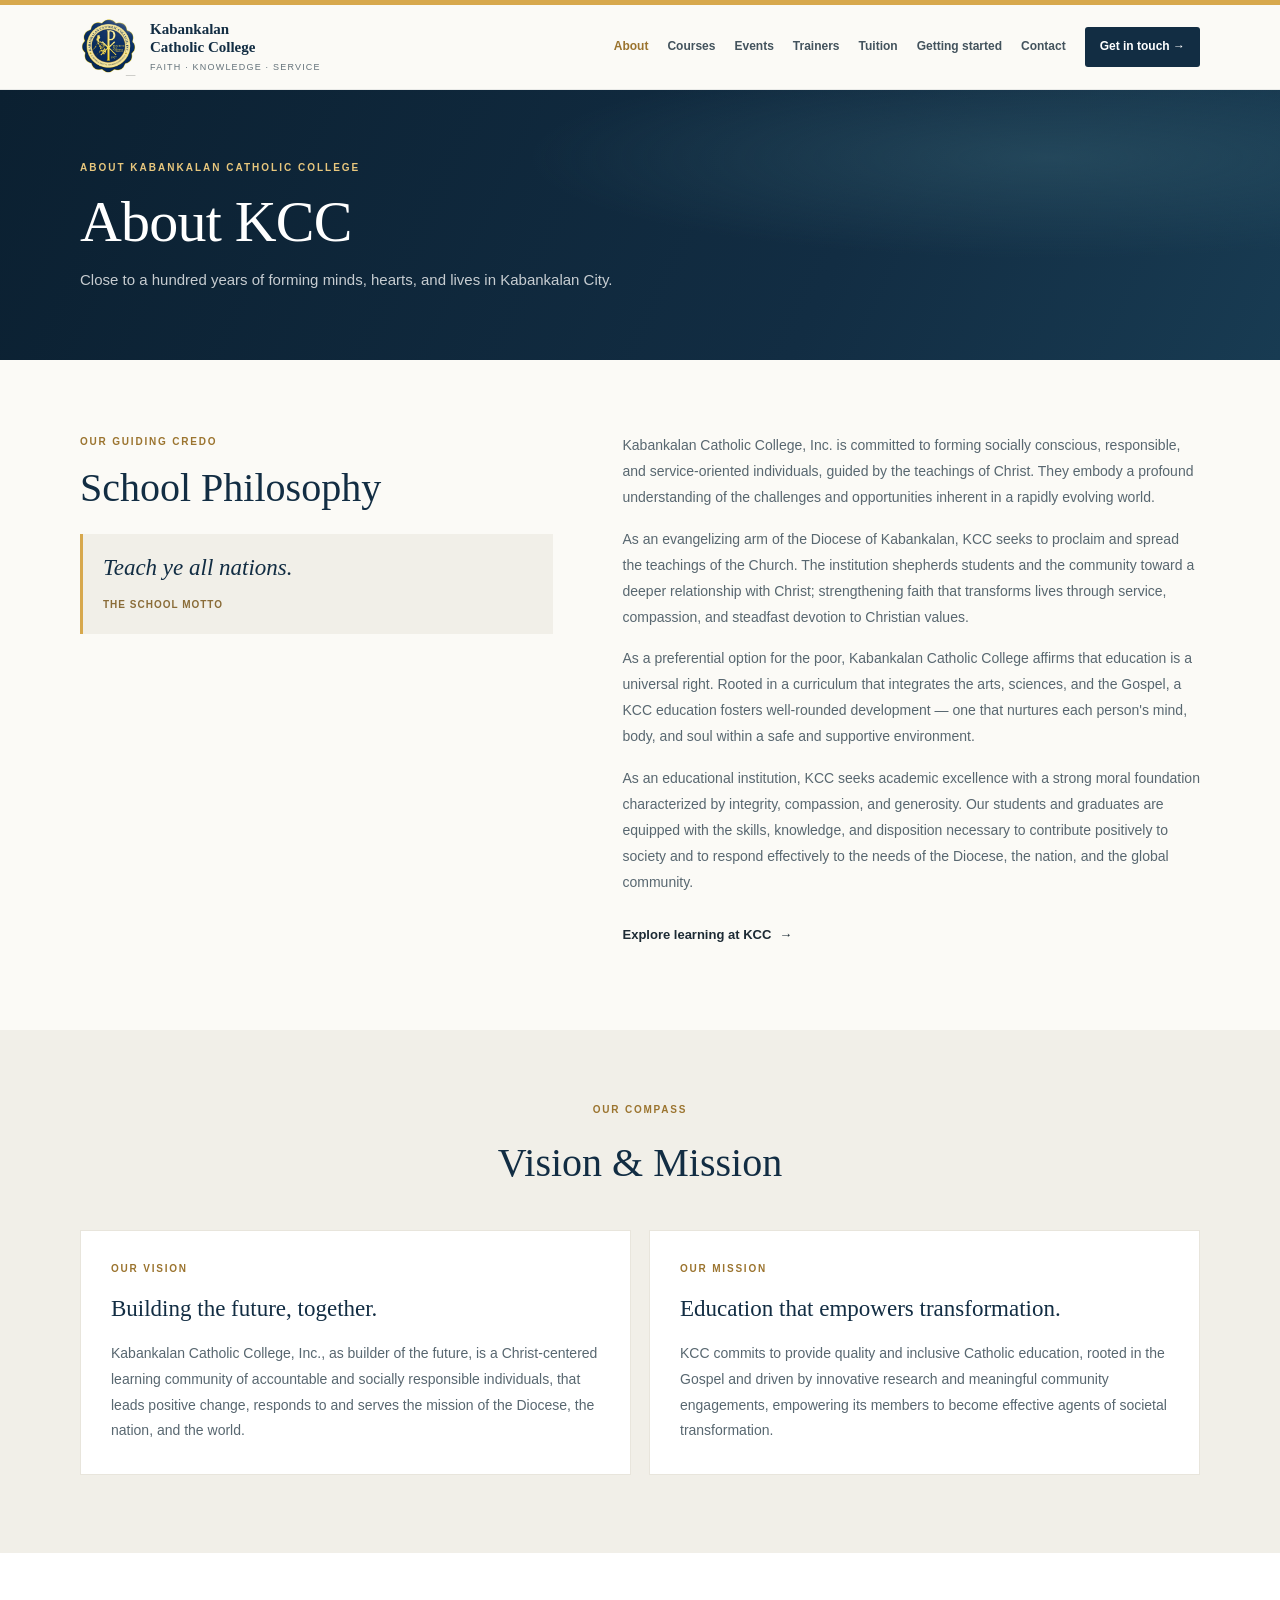
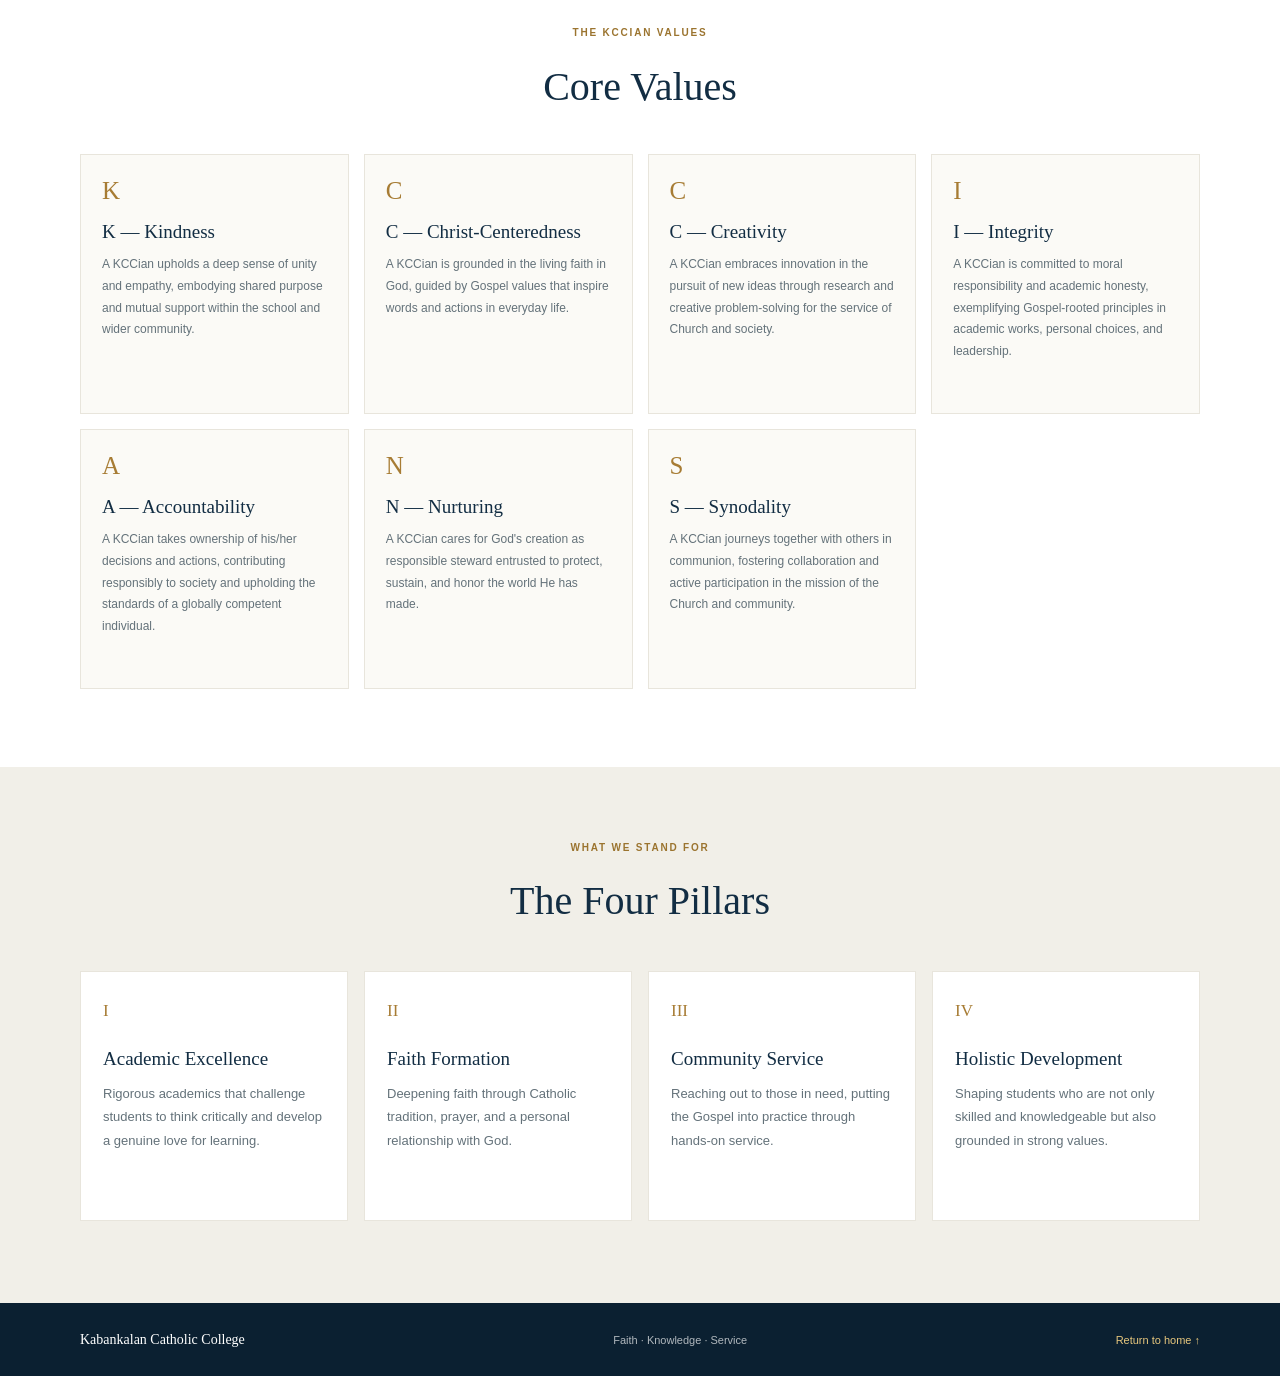
==== commit a3db434a: "adding school philosophy" ====
--- a/about.html
+++ b/about.html
@@ -27,19 +27,25 @@
     <section class="page-hero">
       <div class="site-wrap">
         <p class="page-kicker">About Kabankalan Catholic College</p>
-        <h1>Learning shaped by faith and purpose.</h1>
-        <p>A Catholic learning community in Kabankalan City, Negros Occidental, where education supports growth in knowledge, character, and care for others.</p>
+        <h1>About KCC</h1>
+        <p>Close to a hundred years of forming minds, hearts, and lives in Kabankalan City.</p>
       </div>
     </section>
     <section class="page-content">
       <div class="page-columns site-wrap">
         <div>
-          <p class="page-label">Who we are</p>
-          <h2>Education that sees the whole person.</h2>
+          <p class="page-label">Our Guiding Credo</p>
+          <h2>School Philosophy</h2>
+          <blockquote class="school-credo">
+            <p>Teach ye all nations.</p>
+            <cite>The School Motto</cite>
+          </blockquote>
         </div>
         <div class="page-copy">
-          <p>Kabankalan Catholic College brings together learners, educators, and families around a shared belief in meaningful education. Guided by Catholic values, the college experience is about more than academic progress: it is also a chance to grow in confidence, responsibility, and compassion.</p>
-          <p>As part of the Kabankalan community, KCC celebrates learning as a lifelong journey—one that helps each person discover their strengths and put them to good use.</p>
+          <p>Kabankalan Catholic College, Inc. is committed to forming socially conscious, responsible, and service-oriented individuals, guided by the teachings of Christ. They embody a profound understanding of the challenges and opportunities inherent in a rapidly evolving world.</p>
+          <p>As an evangelizing arm of the Diocese of Kabankalan, KCC seeks to proclaim and spread the teachings of the Church. The institution shepherds students and the community toward a deeper relationship with Christ; strengthening faith that transforms lives through service, compassion, and steadfast devotion to Christian values.</p>
+          <p>As a preferential option for the poor, Kabankalan Catholic College affirms that education is a universal right. Rooted in a curriculum that integrates the arts, sciences, and the Gospel, a KCC education fosters well-rounded development — one that nurtures each person's mind, body, and soul within a safe and supportive environment.</p>
+          <p>As an educational institution, KCC seeks academic excellence with a strong moral foundation characterized by integrity, compassion, and generosity. Our students and graduates are equipped with the skills, knowledge, and disposition necessary to contribute positively to society and to respond effectively to the needs of the Diocese, the nation, and the global community.</p>
           <a class="page-link" href="courses.html">Explore learning at KCC <span aria-hidden="true">→</span></a>
         </div>
       </div>
--- a/assets/site.css
+++ b/assets/site.css
@@ -136,6 +136,9 @@
 .page-columns { display: grid; grid-template-columns: .9fr 1.1fr; gap: 70px; align-items: start; }
 .page-copy p { margin: 0 0 16px; }
 .page-copy p:last-child { margin-bottom: 0; }
+.school-credo { margin: 22px 0 0; padding: 18px 20px; border-left: 3px solid var(--kcc-gold); background: #f1efe8; }
+.school-credo p { margin: 0 0 7px; color: var(--kcc-navy); font-family: var(--kcc-serif); font-size: 23px; font-style: italic; line-height: 1.35; }
+.school-credo cite { color: #8a6c38; font-size: 10px; font-style: normal; font-weight: 700; letter-spacing: 1px; text-transform: uppercase; }
 .page-note { padding: 23px 25px; border-left: 3px solid var(--kcc-gold); background: #f1efe8; }
 .page-note strong { display: block; margin-bottom: 5px; color: var(--kcc-navy); font-family: var(--kcc-serif); font-size: 17px; font-weight: 400; }
 .page-note p { margin: 0; font-size: 13px; }
@@ -159,6 +162,45 @@
 .page-button:hover { background: #f0d99f; }
 .page-button-secondary { border-color: var(--kcc-line); color: var(--kcc-navy); background: transparent; }
 .page-button-secondary:hover { background: var(--kcc-white); }
+.contact-section { padding: 72px 0 80px; background: #f1efe8; }
+.contact-heading { margin: 0 auto 34px; text-align: center; }
+.contact-heading h2 { margin: 0 0 9px; color: var(--kcc-navy); font-family: var(--kcc-serif); font-size: clamp(30px, 3.5vw, 40px); font-weight: 400; }
+.contact-heading > p:last-child { margin: 0; color: var(--kcc-muted); font-size: 14px; }
+.contact-grid { display: grid; grid-template-columns: 1fr 1fr; gap: 18px; align-items: start; }
+.contact-details-grid { display: grid; grid-template-columns: repeat(2, 1fr); gap: 13px; }
+.contact-detail { min-height: 165px; padding: 21px; border: 1px solid var(--kcc-line); background: var(--kcc-white); }
+.contact-detail-number { display: block; margin-bottom: 12px; color: #a77c34; font-family: var(--kcc-serif); font-size: 14px; }
+.contact-detail h3 { margin: 0 0 8px; color: var(--kcc-navy); font-family: var(--kcc-serif); font-size: 19px; font-weight: 400; }
+.contact-detail p, .contact-detail address { margin: 0; color: var(--kcc-muted); font-size: 12px; font-style: normal; line-height: 1.7; overflow-wrap: anywhere; }
+.contact-detail a, .contact-footer a { color: inherit; text-decoration: none; }
+.contact-detail a:hover, .contact-footer a:hover { color: #e8c77d; }
+.contact-form { padding: 27px; border: 1px solid var(--kcc-line); background: var(--kcc-white); }
+.contact-form h3 { margin: 0 0 5px; color: var(--kcc-navy); font-family: var(--kcc-serif); font-size: 25px; font-weight: 400; }
+.contact-form-intro { margin: 0 0 19px; color: var(--kcc-muted); font-size: 13px; }
+.contact-form-row { display: grid; grid-template-columns: 1fr 1fr; gap: 12px; }
+.contact-field { margin-bottom: 13px; }
+.contact-field label { display: block; margin-bottom: 5px; color: var(--kcc-ink); font-size: 11px; font-weight: 700; }
+.contact-field input, .contact-field textarea { width: 100%; padding: 10px 11px; border: 1px solid #d8d8d2; border-radius: 2px; color: var(--kcc-ink); background: #fff; font: inherit; font-size: 13px; }
+.contact-field textarea { min-height: 115px; resize: vertical; }
+.contact-field input:focus, .contact-field textarea:focus { outline: 2px solid rgba(215,168,77,.45); border-color: #b38b46; }
+.contact-form-note { margin: 10px 0 0; color: var(--kcc-muted); font-size: 10px; line-height: 1.5; }
+.contact-footer { color: rgba(255,255,255,.75); background: var(--kcc-deep); }
+.contact-footer-grid { display: grid; grid-template-columns: 1.25fr .75fr 1.2fr; gap: 40px; padding: 48px 0 42px; }
+.contact-footer-brand { display: flex; align-items: center; gap: 11px; margin-bottom: 17px; color: var(--kcc-white) !important; }
+.contact-footer-brand img { width: 48px; height: 48px; border-radius: 50%; background: var(--kcc-white); object-fit: contain; }
+.contact-footer-brand strong, .contact-footer-brand small { display: block; }
+.contact-footer-brand strong { font-family: var(--kcc-serif); font-size: 15px; font-weight: 400; }
+.contact-footer-brand small { margin-top: 3px; color: #e8c77d; font-size: 9px; }
+.contact-footer-about > p, .contact-footer-about address { margin: 0 0 13px; color: rgba(255,255,255,.68); font-size: 11px; font-style: normal; line-height: 1.8; }
+.contact-quick-links h3, .contact-footer-mission h3 { margin: 0 0 14px; color: var(--kcc-white); font-family: var(--kcc-serif); font-size: 18px; font-weight: 400; }
+.contact-quick-links { display: flex; flex-direction: column; align-items: flex-start; gap: 8px; }
+.contact-quick-links a { color: rgba(255,255,255,.72); font-size: 11px; }
+.contact-footer-mission blockquote { margin: 0 0 17px; color: rgba(255,255,255,.72); font-family: var(--kcc-serif); font-size: 13px; line-height: 1.8; }
+.contact-facebook { color: #e8c77d !important; font-size: 11px; font-weight: 700; }
+.contact-facebook span { display: block; margin: 3px 0; color: rgba(255,255,255,.72); font-weight: 400; }
+.contact-footer-bottom { border-top: 1px solid rgba(255,255,255,.13); }
+.contact-footer-bottom .site-wrap { min-height: 48px; display: flex; align-items: center; justify-content: space-between; gap: 14px; }
+.contact-footer-bottom span, .contact-footer-bottom a { color: rgba(255,255,255,.6); font-size: 10px; }
 .site-footer { padding: 25px 0; color: rgba(255,255,255,.68); background: var(--kcc-deep); }
 .site-footer-inner { display: flex; align-items: center; justify-content: space-between; gap: 20px; }
 .site-footer strong { color: var(--kcc-white); font-family: var(--kcc-serif); font-size: 14px; font-weight: 400; }
@@ -179,6 +221,8 @@
   .shs-technical-grid { grid-template-columns: repeat(2, 1fr); }
   .elementary-features { grid-template-columns: 1fr; }
   .jhs-content-grid { grid-template-columns: 1fr; }
+  .contact-footer-grid { grid-template-columns: 1fr 1fr; gap: 28px; }
+  .contact-footer-mission { grid-column: 1 / -1; }
 }
 @media (max-width: 760px) {
   .site-wrap { width: min(100% - 36px, 560px); }
@@ -202,6 +246,11 @@
   .core-value-card { min-height: 0; }
   .page-columns { grid-template-columns: 1fr; gap: 28px; }
   .site-footer-inner { align-items: flex-start; flex-direction: column; gap: 8px; }
+  .contact-section { padding: 54px 0 60px; }
+  .contact-grid, .contact-details-grid, .contact-form-row, .contact-footer-grid { grid-template-columns: 1fr; }
+  .contact-footer-grid { gap: 28px; padding: 37px 0; }
+  .contact-footer-mission { grid-column: auto; }
+  .contact-footer-bottom .site-wrap { align-items: flex-start; flex-direction: column; justify-content: center; padding-top: 10px; padding-bottom: 10px; }
 }
 @media (prefers-reduced-motion: reduce) {
   .inner-page html { scroll-behavior: auto; }
